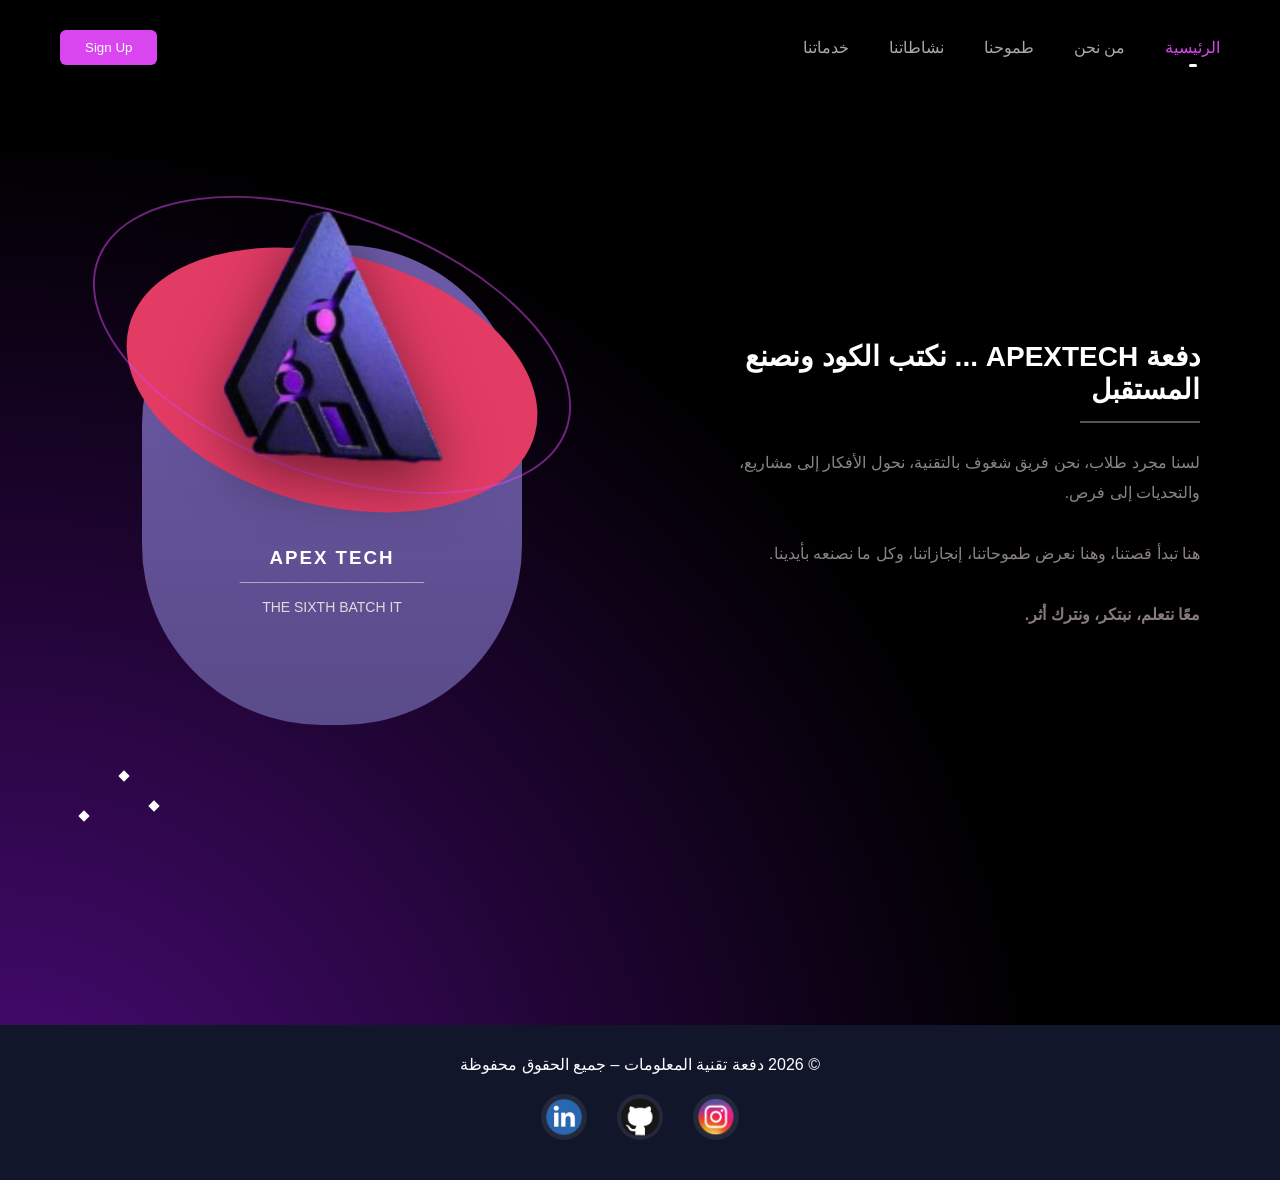
==== Ap/index.html @ fb55c2e2 "Add files via upload" ====
<!DOCTYPE html>
<html lang="ar" dir="rtl">

<head>
    <meta charset="UTF-8">
    <title>APEX TECH</title>

    <link rel="stylesheet" href="styles/index.css">
</head>
<body>
    <nav>
        <ul>
            <li class="active">
                <a href="index.html">الرئيسية</a>
            </li>
            <li>
                <a href="about_us.html">من نحن</a>
            </li>
            <li>
                <a href="ambition.html">طموحنا</a>
            </li>
            <li>
                <a href="activities.html">نشاطاتنا</a>
            </li>
            <li>
                <a href="services.html">خدماتنا</a>
            </li>
        </ul>

        <button class="signup">Sign Up</button>
    </nav>
    <main>
        <div class="logo"> <img src="images/logo.png" alt="APEX"></div>
        <div class="container">
            <div class="text">
                <h1>دفعة APEXTECH ... نكتب الكود ونصنع المستقبل</h1>
                <hr>
                <p>
                    لسنا مجرد طلاب، نحن فريق شغوف بالتقنية، نحول الأفكار إلى مشاريع،
                    والتحديات إلى فرص.<br><br>

                    هنا تبدأ قصتنا، وهنا نعرض طموحاتنا، إنجازاتنا،
                    وكل ما نصنعه بأيدينا.<br><br>

                    <span class="highlight">معًا نتعلم، نبتكر، ونترك أثر.</span>
                </p>
            </div>

            <div class="logo-area">
                <div class="cylinder"></div>
                <div class="orbit"></div>
                <div class="brand">
                    <h3>APEX TECH</h3>
                    <h5>_________________________</h5>
                    <span>THE SIXTH BATCH IT</span>
                </div>
            </div>

        </div>

        <div class="star one"></div>
        <div class="star two"></div>
        <div class="star three"></div>
    </main>

    <footer class="footer">
        <div class="footer-content">
            <p>© 2026 دفعة تقنية المعلومات – جميع الحقوق محفوظة</p>
        </div>
        <div class="footer-icons">
            <a href="https://www.instagram.com/apex.tech6?igsh=OGZndmE1eXo3cHd2
            " target="_blank">
                <img src="images/insta.png" alt="Instagram">
            </a>

            <a href="https://github.com" target="_blank">
                <img src="images/github.png" alt="GitHub">
            </a>

            <a href="https://LinkedIn.com" target="_blank">
                <img src="images/link.png" alt="LinkedIn">
            </a>
        </div>
    </footer>

    <script src="index.js"></script>
    <script src="navigation.js"></script>
</body>
</html>
---- Ap/styles/index.css ----
* {
    margin: 0;
    padding: 0;
    box-sizing: border-box;
    font-family: 'Cairo', sans-serif;
}

body {
    background: radial-gradient(circle at bottom left, #4b0b7a, #000 60%);
    color: #fff;
    min-height: 100vh;
}

main {
    flex: 1;
}

nav {
    display: flex;
    justify-content: space-between;
    align-items: center;
    padding: 30px 60px;
}

nav ul {
    list-style: none;
    display: flex;
    gap: 40px;
}

nav ul li {
    position: relative;
}

nav ul li a {
    color: #aaa;
    text-decoration: none;
    cursor: pointer;
    font-size: 16px;
}

nav ul li.active a {
    color: #d946ef;
}

nav ul li.active::after {
    content: "";
    position: absolute;
    width: 8px;
    height: 3px;
    background: #fff;
    bottom: -10px;
    left: 50%;
    transform: translateX(-50%);
    border-radius: 2px;
}

.signup {
    background: #d946ef;
    padding: 10px 25px;
    border-radius: 6px;
    color: #fff;
    border: none;
    cursor: pointer;
}


.container {
    display: flex;
    justify-content: space-between;
    align-items: center;
    padding: 0 80px;
    height: calc(100vh - 120px);
}

.text {
    width: 45%;
}

.text h1 {
    font-size: 28px;
    margin-bottom: 15px;
}

.text hr {
    width: 120px;
    border: 1px solid #555;
    margin-bottom: 25px;
}

.text p {
    color: #8b8383;
    line-height: 1.9;
    font-size: 16px;
}

.highlight {
    color: #897b7b;
    font-weight: 600;
}

.star {
    position: absolute;
    width: 8px;
    height: 8px;
    background: #fff;
    transform: rotate(45deg);
}

.star.one {
    bottom: 80px;
    left: 80px;
}

.star.two {
    bottom: 120px;
    left: 120px;
}

.star.three {
    bottom: 90px;
    left: 150px;
}

.logo-area {
    width: 45%;
    position: relative;
    display: flex;
    justify-content: center;
    align-items: center;
}

.cylinder {
    width: 380px;
    height: 480px;
    background: linear-gradient(180deg, #6d5aa7, #5a4b8a);
    border-radius: 180px;
    display: flex;
    justify-content: center;
    align-items: flex-end;
    padding-bottom: 60px;
    position: relative;
}

.cylinder::before {
    content: "";
    position: absolute;
    top: 10px;
    width: 420px;
    height: 250px;
    background: #e23b64;
    border-radius: 50%;
    transform: rotate(15deg);
    z-index: 10;
}

.logo {
    position: absolute;
    bottom: 50px;
    top: 10px;
    left: 25%;
    transform: translateX(-50%);
    width: 180px;
    display: flex;
    align-items: center;
    justify-content: center;
    z-index: 50;
}

.logo img {
    width: 900px;
    height: 1300px;
    filter: drop-shadow(0 20px 30px rgba(0, 0, 0, 0.5));
}

.orbit {
    position: absolute;
    inset: 0;
    margin: auto;
    width: 500px;
    height: 260px;
    border: 2px solid rgba(217, 70, 239, 0.5);
    border-radius: 50%;
    transform: rotate(20deg);
    transform-origin: center;
    z-index: 10;
    bottom: 280px;
    pointer-events: none;
}

.brand {
    position: absolute;
    bottom: 110px;
    text-align: center;
    width: 100%;
}

.brand h3 {
    font-weight: 600;
    letter-spacing: 2px;
}

.brand span {
    display: block;
    margin-top: 15px;
    font-size: 14px;
    color: #ddd;
}


.footer {
    background: #11162a;
    color: white;
    padding: 30px 8%;
    display: flex;
    flex-direction: column;
    gap: 20px;
    flex-shrink: 0;
    margin-top: 150px;
    width: 100%;
    justify-content: space-between;
    align-items: center;
    flex-wrap: wrap;
}

.footer-bottom {
    display: flex;
    flex-wrap: wrap;
    justify-content: center;
    align-items: center;
    gap: 15px;
}

.footer-icons {
    display: flex;
    justify-content: center;
    gap: 30px;
    margin-bottom: 10px;
}

.footer-icons a {
    width: 46px;
    height: 46px;
    border-radius: 50%;
    background: rgba(255, 255, 255, 0.08);
    display: flex;
    align-items: center;
    justify-content: center;
    transition: all 0.3s ease;
}

.footer-icons img {
    width: 40px;
    height: 40px;
    object-fit: contain;
    transition: 0.3s;
}

.footer-icons a:hover {
    background: #d946ef;
    transform: translateY(-4px);
    box-shadow: 0 8px 20px rgba(217, 70, 239, 0.45);
}

.footer-icons a:hover img {
    transform: scale(1.1);
}
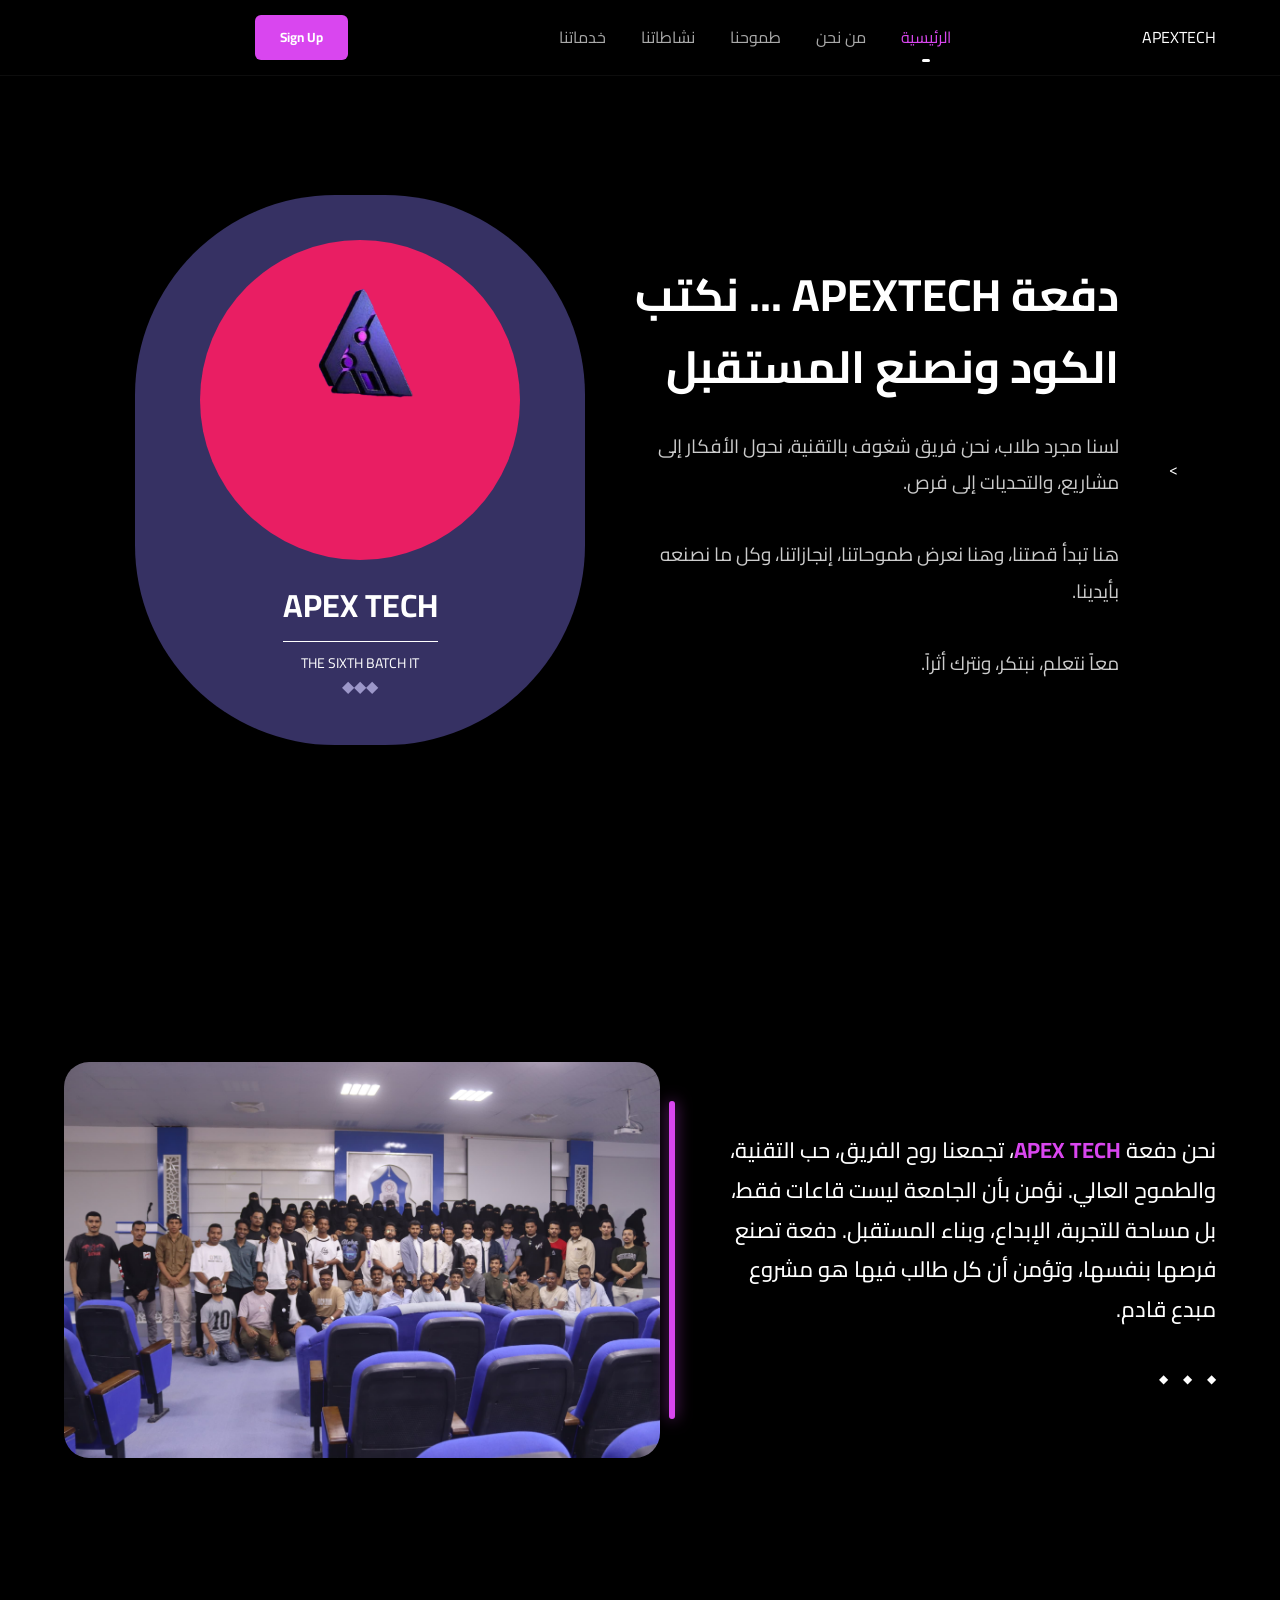
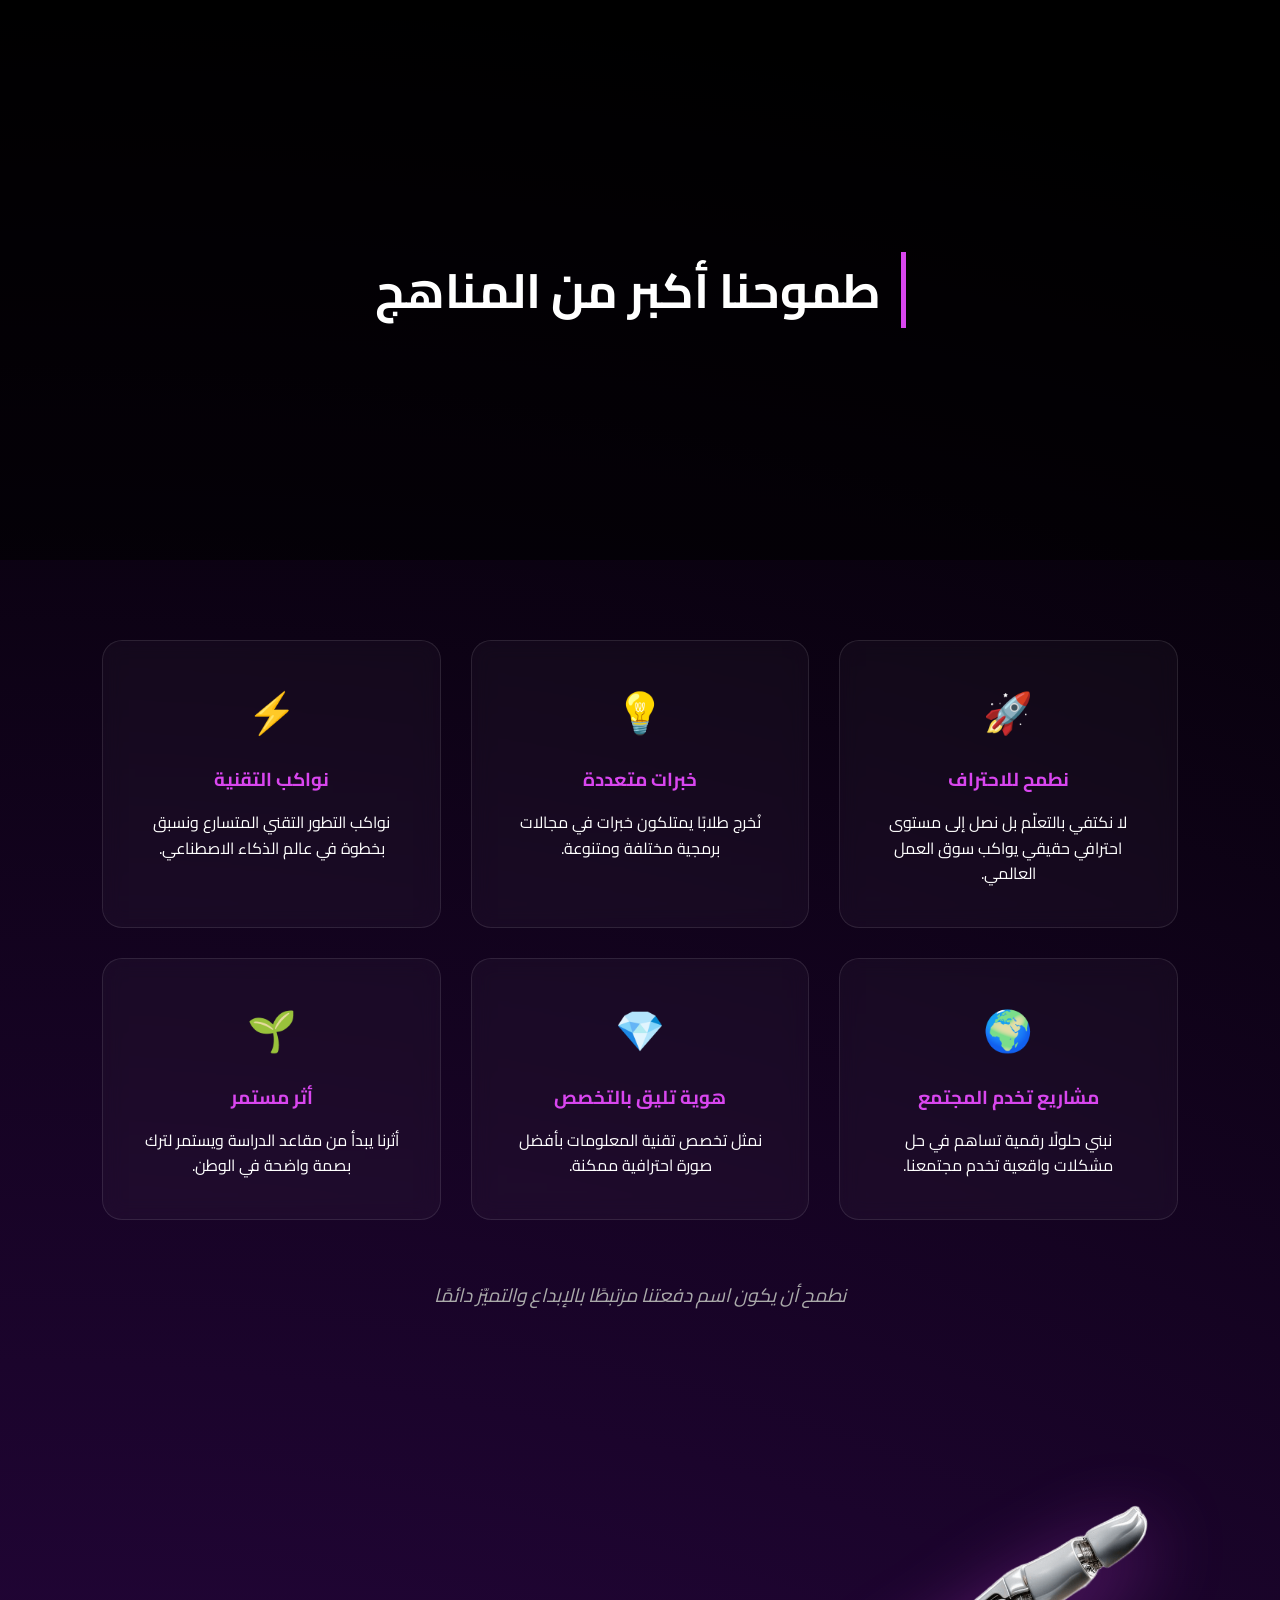
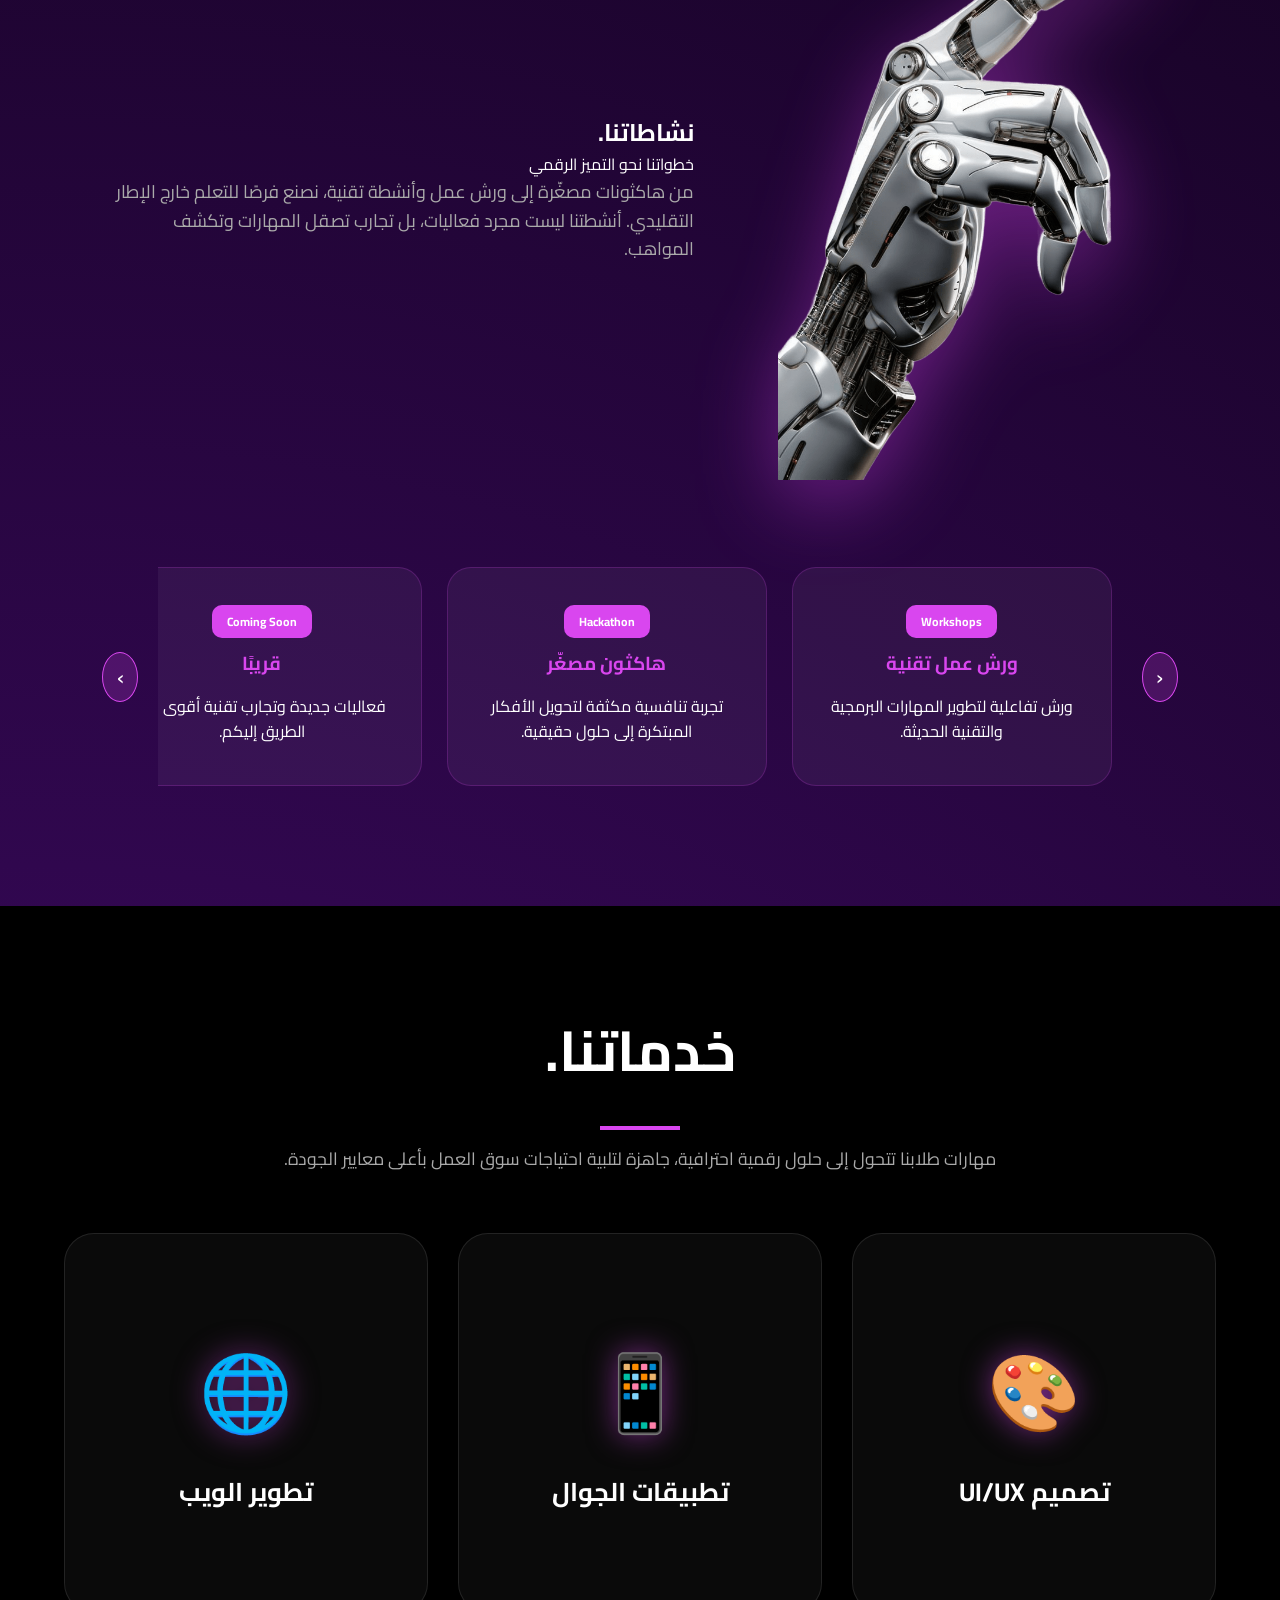
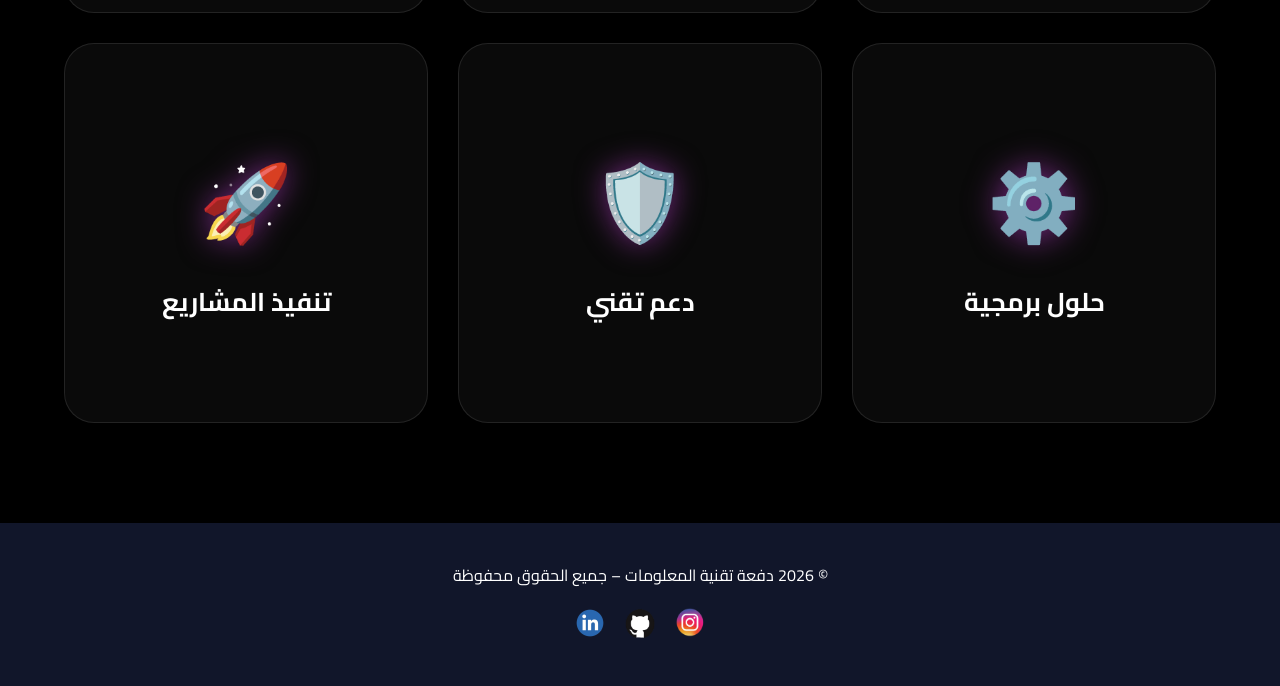
==== commit 7cfd6e44: "first commit" ====
--- a/Ap/index.html
+++ b/Ap/index.html
@@ -1,89 +1,280 @@
 <!DOCTYPE html>
 <html lang="ar" dir="rtl">
-
 <head>
     <meta charset="UTF-8">
-    <title>APEX TECH</title>
-
-    <link rel="stylesheet" href="styles/index.css">
+    <meta name="viewport" content="width=device-width, initial-scale=1.0">
+    <title>APEX TECH | المستقبل يبدأ هنا</title>
+    <link rel="stylesheet" href="styles.css">
+    <link href="https://fonts.googleapis.com/css2?family=Cairo:wght@400;600;700&display=swap" rel="stylesheet">
 </head>
 <body>
+
     <nav>
-        <ul>
-            <li class="active">
-                <a href="index.html">الرئيسية</a>
-            </li>
-            <li>
-                <a href="about_us.html">من نحن</a>
-            </li>
-            <li>
-                <a href="ambition.html">طموحنا</a>
-            </li>
-            <li>
-                <a href="activities.html">نشاطاتنا</a>
-            </li>
-            <li>
-                <a href="services.html">خدماتنا</a>
-            </li>
-        </ul>
-
-        <button class="signup">Sign Up</button>
+        <div class="nav-container">
+            <div class="logo-text"><a href="#home" style="text-decoration: none; color: inherit;">APEX<span>TECH</span></a></div>
+            <ul class="nav-links">
+                <li class="active"><a href="#home">الرئيسية</a></li>
+                <li><a href="#about">من نحن</a></li>
+                <li><a href="#ambition">طموحنا</a></li>
+                <li><a href="#activities">نشاطاتنا</a></li>
+                <li><a href="#services">خدماتنا</a></li>
+            </ul>
+            <button class="signup">Sign Up</button>
+            <div class="menu-toggle" id="mobile-menu">
+                <span></span><span></span><span></span>
+            </div>
+        </div>
     </nav>
+
     <main>
-        <div class="logo"> <img src="images/logo.png" alt="APEX"></div>
-        <div class="container">
-            <div class="text">
-                <h1>دفعة APEXTECH ... نكتب الكود ونصنع المستقبل</h1>
-                <hr>
-                <p>
-                    لسنا مجرد طلاب، نحن فريق شغوف بالتقنية، نحول الأفكار إلى مشاريع،
-                    والتحديات إلى فرص.<br><br>
-
-                    هنا تبدأ قصتنا، وهنا نعرض طموحاتنا، إنجازاتنا،
-                    وكل ما نصنعه بأيدينا.<br><br>
-
-                    <span class="highlight">معًا نتعلم، نبتكر، ونترك أثر.</span>
-                </p>
-            </div>
-
-            <div class="logo-area">
-                <div class="cylinder"></div>
-                <div class="orbit"></div>
-                <div class="brand">
-                    <h3>APEX TECH</h3>
-                    <h5>_________________________</h5>
-                    <span>THE SIXTH BATCH IT</span>
-                </div>
-            </div>
-
-        </div>
-
-        <div class="star one"></div>
-        <div class="star two"></div>
-        <div class="star three"></div>
+        <section id="home" class="hero-section">>
+    <div class="hero-container">
+        <div class="hero-visual">
+            <div class="ellipse-bg"></div>
+            <div class="logo-wrapper">
+                <img src="images/logo.png" alt="APEX TECH Logo" class="main-logo">
+            </div>
+            <div class="batch-info">
+                <h2>APEX TECH</h2>
+                <p>THE SIXTH BATCH IT</p>
+            </div>
+            <div class="decoration-stars">
+                <span>◆</span><span>◆</span><span>◆</span>
+            </div>
+        </div>
+
+        <div class="hero-text-content">
+            <h1 class="hero-title">دفعة APEXTECH ... نكتب الكود ونصنع المستقبل</h1>
+            <p class="hero-description">
+                لسنا مجرد طلاب، نحن فريق شغوف بالتقنية، نحول الأفكار إلى مشاريع، والتحديات إلى فرص. 
+                <br><br>
+                هنا تبدأ قصتنا، وهنا نعرض طموحاتنا، إنجازاتنا، وكل ما نصنعه بأيدينا. 
+                <br><br>
+                معاً نتعلم، نبتكر، ونترك أثراً.
+            </p>
+        </div>
+    </div>
+</section>
+
+        <section id="about" class="about-section reveal">
+    <div class="about-container">
+        <div class="about-text">
+            <p>
+                نحن دفعة <span class="highlight">APEX TECH</span>، تجمعنا روح الفريق، حب التقنية، والطموح العالي. نؤمن بأن الجامعة ليست قاعات فقط، بل مساحة للتجربة، الإبداع، وبناء المستقبل. دفعة تصنع فرصها بنفسها، وتؤمن أن كل طالب فيها هو مشروع مبدع قادم.
+            </p>
+            <div class="decoration-dots">
+                <span>◆</span><span>◆</span><span>◆</span>
+            </div>
+        </div>
+
+        <div class="about-image-wrapper">
+            <div class="image-frame">
+                <img src="images/grop.jpg" alt="APEXTECH Team">
+                <div class="side-border"></div>
+            </div>
+        </div>
+    </div>
+</section>
+
+        <section id="ambition" class="ambition-section reveal">
+    <div class="video-container">
+        <video autoplay muted loop playsinline class="bg-video">
+            <source src="images/15.mp4" type="video/mp4">
+        </video>
+        <div class="video-overlay">
+            <h2 class="reveal-text">طموحنا أكبر من <span>المناهج</span></h2>
+        </div>
+    </div>
+
+    <div class="content-wrapper">
+        <div class="cards-grid">
+            <div class="ambition-card reveal">
+                <div class="card-icon">🚀</div>
+                <h3>نطمح للاحتراف</h3>
+                <p>لا نكتفي بالتعلّم بل نصل إلى مستوى احترافي حقيقي يواكب سوق العمل العالمي.</p>
+            </div>
+
+            <div class="ambition-card reveal">
+                <div class="card-icon">💡</div>
+                <h3>خبرات متعددة</h3>
+                <p>نُخرج طلابًا يمتلكون خبرات في مجالات برمجية مختلفة ومتنوعة.</p>
+            </div>
+
+            <div class="ambition-card reveal">
+                <div class="card-icon">⚡</div>
+                <h3>نواكب التقنية</h3>
+                <p>نواكب التطور التقني المتسارع ونسبق بخطوة في عالم الذكاء الاصطناعي.</p>
+            </div>
+
+            <div class="ambition-card reveal">
+                <div class="card-icon">🌍</div>
+                <h3>مشاريع تخدم المجتمع</h3>
+                <p>نبني حلولًا رقمية تساهم في حل مشكلات واقعية تخدم مجتمعنا.</p>
+            </div>
+
+            <div class="ambition-card reveal">
+                <div class="card-icon">💎</div>
+                <h3>هوية تليق بالتخصص</h3>
+                <p>نمثل تخصص تقنية المعلومات بأفضل صورة احترافية ممكنة.</p>
+            </div>
+
+            <div class="ambition-card reveal">
+                <div class="card-icon">🌱</div>
+                <h3>أثر مستمر</h3>
+                <p>أثرنا يبدأ من مقاعد الدراسة ويستمر لترك بصمة واضحة في الوطن.</p>
+            </div>
+        </div>
+        
+        <div class="ambition-footer reveal">
+            <p>نطمح أن يكون اسم دفعتنا مرتبطًا بالإبداع والتميّز دائمًا</p>
+        </div>
+    </div>
+</section>
+
+<section id="activities" class="activities-section reveal">
+    <div class="activities-hero">
+        <div class="activities-image reveal-left">
+            <img src="images/hand.png" alt="AI Hand" class="floating-hand">
+        </div>
+
+        <div class="activities-content reveal-right">
+            <h2 class="section-title">نشاطاتنا<span>.</span></h2>
+            <p class="subtitle">خطواتنا نحو التميز الرقمي</p>
+            <p class="description">
+                من هاكثونات مصغّرة إلى ورش عمل وأنشطة تقنية، نصنع فرصًا للتعلم خارج الإطار التقليدي. 
+                أنشطتنا ليست مجرد فعاليات، بل تجارب تصقل المهارات وتكشف المواهب.
+            </p>
+        </div>
+    </div>
+
+    <div class="slider-wrapper reveal">
+        <button class="slide-btn prev" id="prevBtn">‹</button>
+        
+        <div class="activities-slider" id="mainSlider">
+            <div class="activity-slide">
+                <div class="slide-card">
+                    <span class="tag">Workshops</span>
+                    <h3>ورش عمل تقنية</h3>
+                    <p>ورش تفاعلية لتطوير المهارات البرمجية والتقنية الحديثة.</p>
+                </div>
+            </div>
+
+            <div class="activity-slide">
+                <div class="slide-card">
+                    <span class="tag">Hackathon</span>
+                    <h3>هاكثون مصغّر</h3>
+                    <p>تجربة تنافسية مكثفة لتحويل الأفكار المبتكرة إلى حلول حقيقية.</p>
+                </div>
+            </div>
+
+            <div class="activity-slide coming">
+                <div class="slide-card">
+                    <span class="tag">Coming Soon</span>
+                    <h3>قريبًا</h3>
+                    <p>فعاليات جديدة وتجارب تقنية أقوى في الطريق إليكم.</p>
+                </div>
+            </div>
+        </div>
+
+        <button class="slide-btn next" id="nextBtn">›</button>
+    </div>
+</section>
+
+<section id="services" class="services-section">
+    <div class="services-container">
+        
+        <div class="services-header reveal">
+            <h1 class="main-title">خدماتنا<span>.</span></h1>
+            <div class="title-line"></div>
+            <p class="description">مهارات طلابنا تتحول إلى حلول رقمية احترافية، جاهزة لتلبية احتياجات سوق العمل بأعلى معايير الجودة.</p>
+        </div>
+
+        <div class="services-grid">
+            <div class="flip-card reveal">
+                <div class="card-inner">
+                    <div class="card-front">
+                        <div class="icon">🎨</div>
+                        <h3>تصميم UI/UX</h3>
+                    </div>
+                    <div class="card-back">
+                        <p>واجهات مستخدم جذابة وتجارب رقمية مدروسة بعناية لتسهيل رحلة المستخدم.</p>
+                    </div>
+                </div>
+            </div>
+
+            <div class="flip-card reveal">
+                <div class="card-inner">
+                    <div class="card-front">
+                        <div class="icon">📱</div>
+                        <h3>تطبيقات الجوال</h3>
+                    </div>
+                    <div class="card-back">
+                        <p>برمجة تطبيقات ذكية (Android/iOS) تقدم تجربة مستخدم استثنائية وسلسة.</p>
+                    </div>
+                </div>
+            </div>
+
+            <div class="flip-card reveal">
+                <div class="card-inner">
+                    <div class="card-front">
+                        <div class="icon">🌐</div>
+                        <h3>تطوير الويب</h3>
+                    </div>
+                    <div class="card-back">
+                        <p>تصميم وبناء مواقع ويب سريعة، متجاوبة، وبأحدث التقنيات لضمان أفضل أداء.</p>
+                    </div>
+                </div>
+            </div>
+
+            <div class="flip-card reveal">
+                <div class="card-inner">
+                    <div class="card-front">
+                        <div class="icon">⚙️</div>
+                        <h3>حلول برمجية</h3>
+                    </div>
+                    <div class="card-back">
+                        <p>تطوير أنظمة برمجية متكاملة مخصصة لحل مشاكل عملك المعقدة.</p>
+                    </div>
+                </div>
+            </div>
+
+            <div class="flip-card reveal">
+                <div class="card-inner">
+                    <div class="card-front">
+                        <div class="icon">🛡️</div>
+                        <h3>دعم تقني</h3>
+                    </div>
+                    <div class="card-back">
+                        <p>استشارات وحلول برمجية متكاملة لحل المشكلات التقنية المعقدة.</p>
+                    </div>
+                </div>
+            </div>
+
+            <div class="flip-card reveal">
+                <div class="card-inner">
+                    <div class="card-front">
+                        <div class="icon">🚀</div>
+                        <h3>تنفيذ المشاريع</h3>
+                    </div>
+                    <div class="card-back">
+                        <p>تحويل الأفكار من مجرد مخططات إلى واقع رقمي ملموس وناجح.</p>
+                    </div>
+                </div>
+            </div>
+        </div>
+    </div>
+</section>
     </main>
 
     <footer class="footer">
-        <div class="footer-content">
-            <p>© 2026 دفعة تقنية المعلومات – جميع الحقوق محفوظة</p>
-        </div>
+        <p>© 2026 دفعة تقنية المعلومات – جميع الحقوق محفوظة</p>
         <div class="footer-icons">
-            <a href="https://www.instagram.com/apex.tech6?igsh=OGZndmE1eXo3cHd2
-            " target="_blank">
-                <img src="images/insta.png" alt="Instagram">
-            </a>
-
-            <a href="https://github.com" target="_blank">
-                <img src="images/github.png" alt="GitHub">
-            </a>
-
-            <a href="https://LinkedIn.com" target="_blank">
-                <img src="images/link.png" alt="LinkedIn">
-            </a>
+            <a href="#"><img src="images/insta.png" alt="Instagram"></a>
+            <a href="#"><img src="images/github.png" alt="GitHub"></a>
+            <a href="#"><img src="images/link.png" alt="LinkedIn"></a>
         </div>
     </footer>
 
     <script src="index.js"></script>
-    <script src="navigation.js"></script>
 </body>
 </html>
--- a/Ap/styles.css
+++ b/Ap/styles.css
@@ -0,0 +1,963 @@
+/* ===== 1. الإعدادات العامة (General Settings) ===== */
+:root {
+    --glow-color: #d946ef;
+    --bg-dark: #000;
+    --glass-bg: rgba(255, 255, 255, 0.04);
+}
+
+* {
+    margin: 0;
+    padding: 0;
+    box-sizing: border-box;
+    font-family: 'Cairo', sans-serif;
+}
+
+body {
+    background: radial-gradient(circle at bottom left, #4b0b7a, #000 70%);
+    color: #fff;
+    overflow-x: hidden;
+    line-height: 1.6;
+}
+
+/* ===== 2. الهيدر (Navbar) ===== */
+nav {
+    display: flex;
+    justify-content: space-between;
+    align-items: center;
+    padding: 30px 60px;
+    background: rgba(0, 0, 0, 0.6);
+    backdrop-filter: blur(10px);
+    position: fixed;
+    width: 100%;
+    top: 0;
+    z-index: 1000;
+}
+
+nav ul {
+    list-style: none;
+    display: flex;
+    gap: 40px;
+}
+
+nav ul li a {
+    color: #aaa;
+    text-decoration: none;
+    font-size: 16px;
+    transition: 0.3s;
+}
+
+nav ul li.active a {
+    color: var(--glow-color);
+}
+
+.signup {
+    background: var(--glow-color);
+    padding: 10px 25px;
+    border-radius: 8px;
+    color: #fff;
+    border: none;
+    cursor: pointer;
+    font-weight: bold;
+}
+
+/* ===== 3. قسم الهيرو (Hero Section - كما في الصورة 32) ===== */
+.hero-section {
+    min-height: 100vh;
+    display: flex;
+    align-items: center;
+    justify-content: center;
+    padding: 120px 8% 60px;
+}
+
+.hero-container {
+    display: flex;
+    align-items: center;
+    justify-content: space-between;
+    width: 100%;
+    gap: 50px;
+}
+
+.hero-visual {
+    position: relative;
+    width: 45%;
+    display: flex;
+    flex-direction: column;
+    align-items: center;
+}
+
+.ellipse-bg {
+    position: absolute;
+    width: 450px;
+    height: 550px;
+    background: rgba(90, 82, 165, 0.6);
+    border-radius: 200px;
+    z-index: 1;
+}
+
+.logo-wrapper {
+    position: relative;
+    z-index: 3;
+    width: 320px;
+    height: 320px;
+    background: #e91e63;
+    /* اللون الوردي خلف اللوجو */
+    border-radius: 50%;
+    display: flex;
+    justify-content: center;
+    align-items: center;
+}
+
+.main-logo {
+    width: 250px;
+    z-index: 4;
+}
+
+.batch-info {
+    position: relative;
+    z-index: 3;
+    text-align: center;
+    margin-top: 20px;
+}
+
+.batch-info h2 {
+    font-size: 32px;
+    font-weight: bold;
+}
+
+.batch-info p {
+    border-top: 1px solid #fff;
+    margin-top: 10px;
+    padding-top: 10px;
+    font-size: 14px;
+}
+
+.hero-text-content {
+    width: 50%;
+    text-align: right;
+}
+
+.hero-title {
+    font-size: 45px;
+    font-weight: 700;
+    margin-bottom: 25px;
+}
+
+.hero-description {
+    font-size: 19px;
+    color: #ccc;
+    line-height: 1.9;
+}
+
+/* ===== 4. قسم الخدمات (Services - كما في الصورة 31) ===== */
+.services-section {
+    padding: 100px 5%;
+    text-align: center;
+    display: flex;
+    flex-direction: column;
+    align-items: center;
+}
+
+.services-header {
+    margin-bottom: 70px;
+    display: flex;
+    flex-direction: column;
+    align-items: center;
+}
+
+.main-title {
+    font-size: 50px;
+    margin-bottom: 15px;
+}
+
+.title-line {
+    width: 80px;
+    height: 4px;
+    background: var(--glow-color);
+    margin-bottom: 25px;
+}
+
+.description {
+    max-width: 800px;
+    color: #aaa;
+    font-size: 18px;
+    margin: 0 auto;
+}
+
+/* شبكة البطاقات الممركزة */
+.services-grid {
+    display: grid;
+    grid-template-columns: repeat(auto-fit, minmax(320px, 1fr));
+    gap: 40px;
+    width: 100%;
+    max-width: 1200px;
+    justify-content: center;
+    /* توسيط البطاقات */
+}
+
+.flip-card {
+    height: 400px;
+    perspective: 1000px;
+}
+
+.card-inner {
+    position: relative;
+    width: 100%;
+    height: 100%;
+    transition: transform 0.6s cubic-bezier(0.4, 0, 0.2, 1);
+    transform-style: preserve-3d;
+}
+
+.flip-card:hover .card-inner {
+    transform: rotateY(180deg);
+}
+
+.card-front,
+.card-back {
+    position: absolute;
+    width: 100%;
+    height: 100%;
+    backface-visibility: hidden;
+    border-radius: 30px;
+    display: flex;
+    flex-direction: column;
+    justify-content: center;
+    align-items: center;
+    padding: 40px;
+    border: 1px solid rgba(255, 255, 255, 0.1);
+}
+
+.card-front {
+    background: var(--glass-bg);
+    backdrop-filter: blur(10px);
+}
+
+/* تكبير الأيقونات */
+.card-front .icon {
+    font-size: 85px;
+    /* حجم أيقونة ضخم وفخم */
+    margin-bottom: 25px;
+    filter: drop-shadow(0 0 20px rgba(217, 70, 239, 0.4));
+}
+
+.card-front h3 {
+    font-size: 24px;
+    color: #fff;
+}
+
+.card-back {
+    background: #0a0a0a;
+    transform: rotateY(180deg);
+    color: #ccc;
+    text-align: center;
+    border: 1px solid var(--glow-color);
+}
+
+/* ===== 5. التجاوب (Responsiveness) ===== */
+@media (max-width: 992px) {
+    .hero-container {
+        flex-direction: column;
+        text-align: center;
+    }
+
+    .hero-text-content {
+        width: 100%;
+        text-align: center;
+        order: 1;
+    }
+
+    .hero-visual {
+        width: 100%;
+        order: 2;
+        transform: scale(0.8);
+    }
+
+    .hero-title {
+        font-size: 32px;
+    }
+
+    nav {
+        padding: 20px;
+    }
+
+    nav ul {
+        display: none;
+    }
+
+    /* يفضل إضافة قائمة همبرغر هنا لاحقاً */
+}
+
+@media (max-width: 768px) {
+    .services-grid {
+        grid-template-columns: 1fr;
+        max-width: 400px;
+    }
+
+    .main-title {
+        font-size: 38px;
+    }
+}
+
+/* الإعدادات العامة */
+* {
+    margin: 0;
+    padding: 0;
+    box-sizing: border-box;
+    font-family: 'Cairo', sans-serif;
+}
+
+html {
+    scroll-behavior: smooth;
+}
+
+body {
+    background: radial-gradient(circle at bottom left, #4b0b7a, #000 70%);
+    color: #fff;
+    overflow-x: hidden;
+}
+/* ===== 1. تنسيق الهيدر (Navigation) المصلح ===== */
+nav {
+    display: flex;
+    justify-content: center;
+    align-items: center;
+    padding: 15px 0; /* زيادة بسيطة لإعطاء متنفس */
+    background: rgba(0, 0, 0, 0.95);
+    backdrop-filter: blur(10px);
+    position: fixed;
+    width: 100%;
+    top: 0;
+    z-index: 2000;
+    border-bottom: 1px solid rgba(255, 255, 255, 0.05);
+}
+
+.nav-container {
+    width: 90%;
+    max-width: 1300px;
+    display: flex;
+    /* التبديل بين اللوجو والروابط ليتناسب مع اتجاه الصفحة RTL */
+    flex-direction: row; 
+    justify-content: space-between; 
+    align-items: center;
+}
+
+.nav-links {
+    display: flex;
+    list-style: none;
+    gap: 35px; /* مسافة متوازنة بين الروابط */
+    margin: 0;
+    padding: 0;
+    align-items: center;
+}
+
+.nav-links li {
+    position: relative;
+}
+
+.nav-links li a {
+    color: #aaa;
+    text-decoration: none;
+    font-size: 16px;
+    transition: 0.3s;
+}
+
+/* العنصر النشط وتأثير النقطة البيضاء */
+.nav-links li.active a, 
+.nav-links li a:hover {
+    color: #d946ef;
+}
+
+.nav-links li.active::after {
+    content: "";
+    position: absolute;
+    width: 8px;
+    height: 3px;
+    background: #fff;
+    bottom: -12px; /* ضبط المسافة أسفل النص */
+    left: 50%;
+    transform: translateX(-50%);
+    border-radius: 2px;
+}
+
+/* زر التسجيل */
+.signup {
+    background: #d946ef;
+    padding: 10px 25px;
+    border-radius: 6px;
+    color: #fff;
+    border: none;
+    cursor: pointer;
+    font-weight: bold;
+    transition: 0.3s;
+    margin-right: 20px; /* إبعاد الزر قليلاً عن الروابط */
+}
+
+/* ===== 2. تنسيق الهيرو الموحد (Hero Section) ===== */
+.hero-section {
+    padding-top: 100px; /* لتجنب اختفاء المحتوى تحت الهيدر */
+    min-height: 100vh;
+    display: flex;
+    align-items: center;
+}
+
+.hero-container {
+    display: flex;
+    /* row-reverse يجعل النصوص يمين والصورة يسار بشكل صحيح في RTL */
+    flex-direction: row-reverse; 
+    justify-content: space-between;
+    align-items: center;
+    width: 90%;
+    max-width: 1300px;
+    margin: 0 auto;
+    gap: 50px;
+}
+
+.hero-text-content {
+    flex: 1.2; /* إعطاء مساحة أكبر قليلاً للنص */
+    text-align: right;
+}
+
+.hero-visual {
+    flex: 1;
+    display: flex;
+    justify-content: center;
+    position: relative;
+}
+
+/* تحسينات للتجاوب مع الجوال */
+@media (max-width: 992px) {
+    .nav-container, .hero-container {
+        flex-direction: column;
+        gap: 30px;
+    }
+    .nav-links {
+        gap: 15px;
+    }
+    .hero-text-content {
+        text-align: center;
+    }
+}
+/* تصميم الأسطوانة واللوجو */
+.logo-area {
+    width: 40%;
+    position: relative;
+}
+
+.cylinder {
+    width: 300px;
+    height: 400px;
+    background: linear-gradient(180deg, #6d5aa7, #5a4b8a);
+    border-radius: 150px;
+    position: relative;
+    display: flex;
+    justify-content: center;
+}
+
+.logo img {
+    width: 250px;
+    filter: drop-shadow(0 20px 30px rgba(0, 0, 0, 0.5));
+}
+
+/* قسم من نحن */
+/* ===== قسم من نحن (About Us) المطور ===== */
+.about-section {
+    padding: 100px 5%;
+    background: #000;
+    display: flex;
+    justify-content: center;
+    align-items: center;
+    min-height: 80vh;
+}
+
+.about-container {
+    max-width: 1300px;
+    width: 100%;
+    display: flex;
+    flex-direction: row; /* النص يمين والصورة يسار */
+    justify-content: space-between;
+    align-items: center;
+    gap: 60px;
+}
+
+/* تنسيق النصوص */
+.about-text {
+    flex: 1;
+    position: relative;
+    text-align: right;
+}
+
+.about-text p {
+    font-size: 22px;
+    line-height: 1.8;
+    color: #fff;
+    font-weight: 500;
+}
+
+.about-text .highlight {
+    color: #d946ef; /* اللون البنفسجي المشرق */
+    font-weight: 700;
+}
+
+/* النقاط المزخرفة (الدايموند) */
+.decoration-dots {
+    margin-top: 40px;
+    display: flex;
+    gap: 15px;
+    color: #fff;
+    font-size: 12px;
+}
+
+/* تنسيق الصورة والإطار */
+.about-image-wrapper {
+    flex: 1.2;
+    display: flex;
+    justify-content: flex-end;
+}
+
+.image-frame {
+    position: relative;
+    width: 100%;
+    max-width: 650px;
+    border-radius: 20px;
+    overflow: visible; /* للسماح للحدود الجانبية بالظهور */
+}
+
+.image-frame img {
+    width: 100%;
+    border-radius: 25px;
+    display: block;
+    box-shadow: 0 20px 50px rgba(0,0,0,0.5);
+}
+
+/* الخط البنفسجي الرأسي بجانب الصورة */
+.side-border {
+    position: absolute;
+    right: -15px; /* يبرز للخارج قليلاً */
+    top: 10%;
+    bottom: 10%;
+    width: 6px;
+    background: #d946ef;
+    border-radius: 10px;
+    box-shadow: 0 0 15px rgba(217, 70, 239, 0.6);
+}
+
+/* تحسين التجاوب للجوال */
+@media (max-width: 992px) {
+    .about-container {
+        flex-direction: column-reverse;
+        text-align: center;
+    }
+    .about-text {
+        text-align: center;
+    }
+    .decoration-dots {
+        justify-content: center;
+    }
+    .side-border {
+        display: none; /* إخفاء الخط في الشاشات الصغيرة لتجنب الفوضى */
+    }
+}
+
+/* أنميشن الظهور */
+.reveal {
+    opacity: 0;
+    transform: translateY(50px);
+    transition: 1s all ease;
+}
+
+.reveal.active {
+    opacity: 1;
+    transform: translateY(0);
+}
+
+/* التجاوب (Responsive) */
+@media (max-width: 900px) {
+
+    .container,
+    .about-container {
+        flex-direction: column;
+        text-align: center;
+    }
+
+    .text,
+    .logo-area,
+    .about-text {
+        width: 100%;
+    }
+
+    .nav-links {
+        display: none;
+    }
+
+    /* يمكن إضافة قائمة برجر لاحقاً */
+    .logo-area {
+        margin-top: 50px;
+    }
+}
+
+.footer {
+    background: #11162a;
+    padding: 40px;
+    text-align: center;
+}
+
+.footer-icons {
+    display: flex;
+    justify-content: center;
+    gap: 20px;
+    margin-top: 20px;
+}
+
+.footer-icons img {
+    width: 30px;
+    transition: 0.3s;
+}
+
+/* قسم طموحنا */
+.ambition-section {
+    display: flex;
+    flex-direction: column;
+    padding: 0 !important;
+    /* الفيديو يأخذ العرض كاملاً */
+}
+
+.video-container {
+    position: relative;
+    width: 100%;
+    height: 60vh;
+    overflow: hidden;
+    display: flex;
+    align-items: center;
+    justify-content: center;
+}
+
+.bg-video {
+    position: absolute;
+    width: 100%;
+    height: 100%;
+    object-fit: cover;
+    z-index: -1;
+}
+
+.video-overlay {
+    width: 100%;
+    height: 100%;
+    background: rgba(0, 0, 0, 0.6);
+    display: flex;
+    align-items: center;
+    justify-content: center;
+}
+
+.video-overlay h2 {
+    font-size: clamp(1.5rem, 5vw, 3rem);
+    border-right: 5px solid #d946ef;
+    padding-right: 20px;
+    color: #fff;
+}
+
+/* شبكة البطاقات */
+.content-wrapper {
+    padding: 80px 8%;
+}
+
+.cards-grid {
+    display: grid;
+    grid-template-columns: repeat(auto-fit, minmax(300px, 1fr));
+    gap: 30px;
+}
+
+.ambition-card {
+    background: rgba(255, 255, 255, 0.03);
+    border: 1px solid rgba(255, 255, 255, 0.1);
+    padding: 40px;
+    border-radius: 20px;
+    backdrop-filter: blur(10px);
+    transition: all 0.4s cubic-bezier(0.175, 0.885, 0.32, 1.275);
+    text-align: center;
+}
+
+.ambition-card:hover {
+    transform: translateY(-15px);
+    background: rgba(217, 70, 239, 0.1);
+    border-color: #d946ef;
+    box-shadow: 0 20px 40px rgba(217, 70, 239, 0.2);
+}
+
+.card-icon {
+    font-size: 40px;
+    margin-bottom: 20px;
+    display: block;
+}
+
+.ambition-card h3 {
+    color: #d946ef;
+    margin-bottom: 15px;
+}
+
+.ambition-footer {
+    margin-top: 60px;
+    text-align: center;
+    font-size: 1.2rem;
+    color: #aaa;
+    font-style: italic;
+}
+
+/* التجاوب مع الجوال */
+@media (max-width: 768px) {
+    .video-container {
+        height: 40vh;
+    }
+
+    .content-wrapper {
+        padding: 40px 5%;
+    }
+
+    .ambition-card {
+        padding: 25px;
+    }
+}
+
+/* قسم نشاطاتنا */
+.activities-section {
+    padding: 100px 8%;
+    display: flex;
+    flex-direction: column;
+    gap: 60px;
+}
+
+.activities-hero {
+    display: flex;
+    align-items: center;
+    justify-content: space-between;
+    gap: 50px;
+}
+
+.activities-image {
+    width: 40%;
+}
+
+.activities-content {
+    width: 55%;
+    text-align: right;
+}
+
+.floating-hand {
+    width: 100%;
+    max-width: 400px;
+    filter: drop-shadow(0 20px 40px rgba(217, 70, 239, 0.4));
+    animation: floatHand 4s ease-in-out infinite;
+}
+
+@keyframes floatHand {
+
+    0%,
+    100% {
+        transform: translateY(0) rotate(0);
+    }
+
+    50% {
+        transform: translateY(-20px) rotate(2deg);
+    }
+}
+
+/* السلايدر */
+.slider-wrapper {
+    display: flex;
+    align-items: center;
+    gap: 20px;
+    width: 100%;
+}
+
+.activities-slider {
+    display: flex;
+    gap: 25px;
+    overflow-x: auto;
+    scroll-behavior: smooth;
+    padding: 20px 10px;
+    scrollbar-width: none;
+    /* إخفاء شريط التمرير */
+}
+
+.activities-slider::-webkit-scrollbar {
+    display: none;
+}
+
+.activity-slide {
+    min-width: 320px;
+    flex: 1;
+}
+
+.slide-card {
+    background: rgba(255, 255, 255, 0.05);
+    border: 1px solid rgba(217, 70, 239, 0.2);
+    padding: 40px 30px;
+    border-radius: 24px;
+    text-align: center;
+    transition: 0.4s;
+}
+
+.slide-card:hover {
+    background: rgba(217, 70, 239, 0.1);
+    transform: scale(1.02);
+    border-color: #d946ef;
+}
+
+.slide-card h3 {
+    color: #d946ef;
+    margin: 15px 0;
+}
+
+.slide-card .tag {
+    background: #d946ef;
+    padding: 5px 15px;
+    border-radius: 10px;
+    font-size: 12px;
+    font-weight: bold;
+}
+
+/* أزرار السلايدر */
+.slide-btn {
+    background: rgba(217, 70, 239, 0.2);
+    color: white;
+    border: 1px solid #d946ef;
+    width: 50px;
+    height: 50px;
+    border-radius: 50%;
+    cursor: pointer;
+    font-size: 24px;
+    transition: 0.3s;
+}
+
+.slide-btn:hover {
+    background: #d946ef;
+}
+
+/* التجاوب مع الجوال */
+@media (max-width: 900px) {
+    .activities-hero {
+        flex-direction: column;
+        text-align: center;
+    }
+
+    .activities-image,
+    .activities-content {
+        width: 100%;
+    }
+
+    .activities-content {
+        order: -1;
+    }
+
+    /* النص يظهر قبل الصورة في الجوال */
+    .activity-slide {
+        min-width: 280px;
+    }
+}
+
+.services-section {
+    padding: 100px 5%;
+    background: #000;
+    display: flex;
+    justify-content: center;
+    align-items: center;
+    flex-direction: column;
+}
+
+.services-container {
+    max-width: 1200px;
+    width: 100%;
+    margin: 0 auto;
+}
+
+.services-header {
+    text-align: center;
+    margin-bottom: 60px;
+    display: flex;
+    flex-direction: column;
+    align-items: center;
+}
+
+.services-header .main-title {
+    font-size: clamp(2.5rem, 5vw, 3.5rem);
+    color: #fff;
+}
+
+.services-header .title-line {
+    width: 80px;
+    height: 4px;
+    background: #d946ef;
+    margin: 15px 0;
+}
+
+.services-header .description {
+    max-width: 750px;
+    color: #aaa;
+    margin: 0 auto;
+    font-size: 1.1rem;
+}
+
+/* الشبكة: تظهر 3 في الصف وتتوسط تلقائياً */
+.services-grid {
+    display: grid;
+    grid-template-columns: repeat(auto-fit, minmax(320px, 1fr));
+    gap: 30px;
+    width: 100%;
+    justify-content: center;
+}
+
+.flip-card {
+    height: 380px;
+    perspective: 1000px;
+}
+
+.card-inner {
+    position: relative;
+    width: 100%;
+    height: 100%;
+    transition: transform 0.6s cubic-bezier(0.4, 0, 0.2, 1);
+    transform-style: preserve-3d;
+}
+
+.flip-card:hover .card-inner {
+    transform: rotateY(180deg);
+}
+
+.card-front,
+.card-back {
+    position: absolute;
+    width: 100%;
+    height: 100%;
+    backface-visibility: hidden;
+    border-radius: 30px;
+    display: flex;
+    flex-direction: column;
+    justify-content: center;
+    align-items: center;
+    padding: 30px;
+    border: 1px solid rgba(255, 255, 255, 0.1);
+}
+
+.card-front {
+    background: rgba(255, 255, 255, 0.04);
+    backdrop-filter: blur(10px);
+}
+
+/* تكبير الأيقونات */
+.card-front .icon {
+    font-size: 75px;
+    /* تكبير حجم الأيقونة */
+    margin-bottom: 20px;
+    filter: drop-shadow(0 0 15px rgba(217, 70, 239, 0.5));
+}
+
+.card-front h3 {
+    font-size: 1.6rem;
+    color: #fff;
+}
+
+.card-back {
+    background: #0a0a0a;
+    transform: rotateY(180deg);
+    color: #ccc;
+    text-align: center;
+    line-height: 1.7;
+    border: 1px solid #d946ef;
+}
